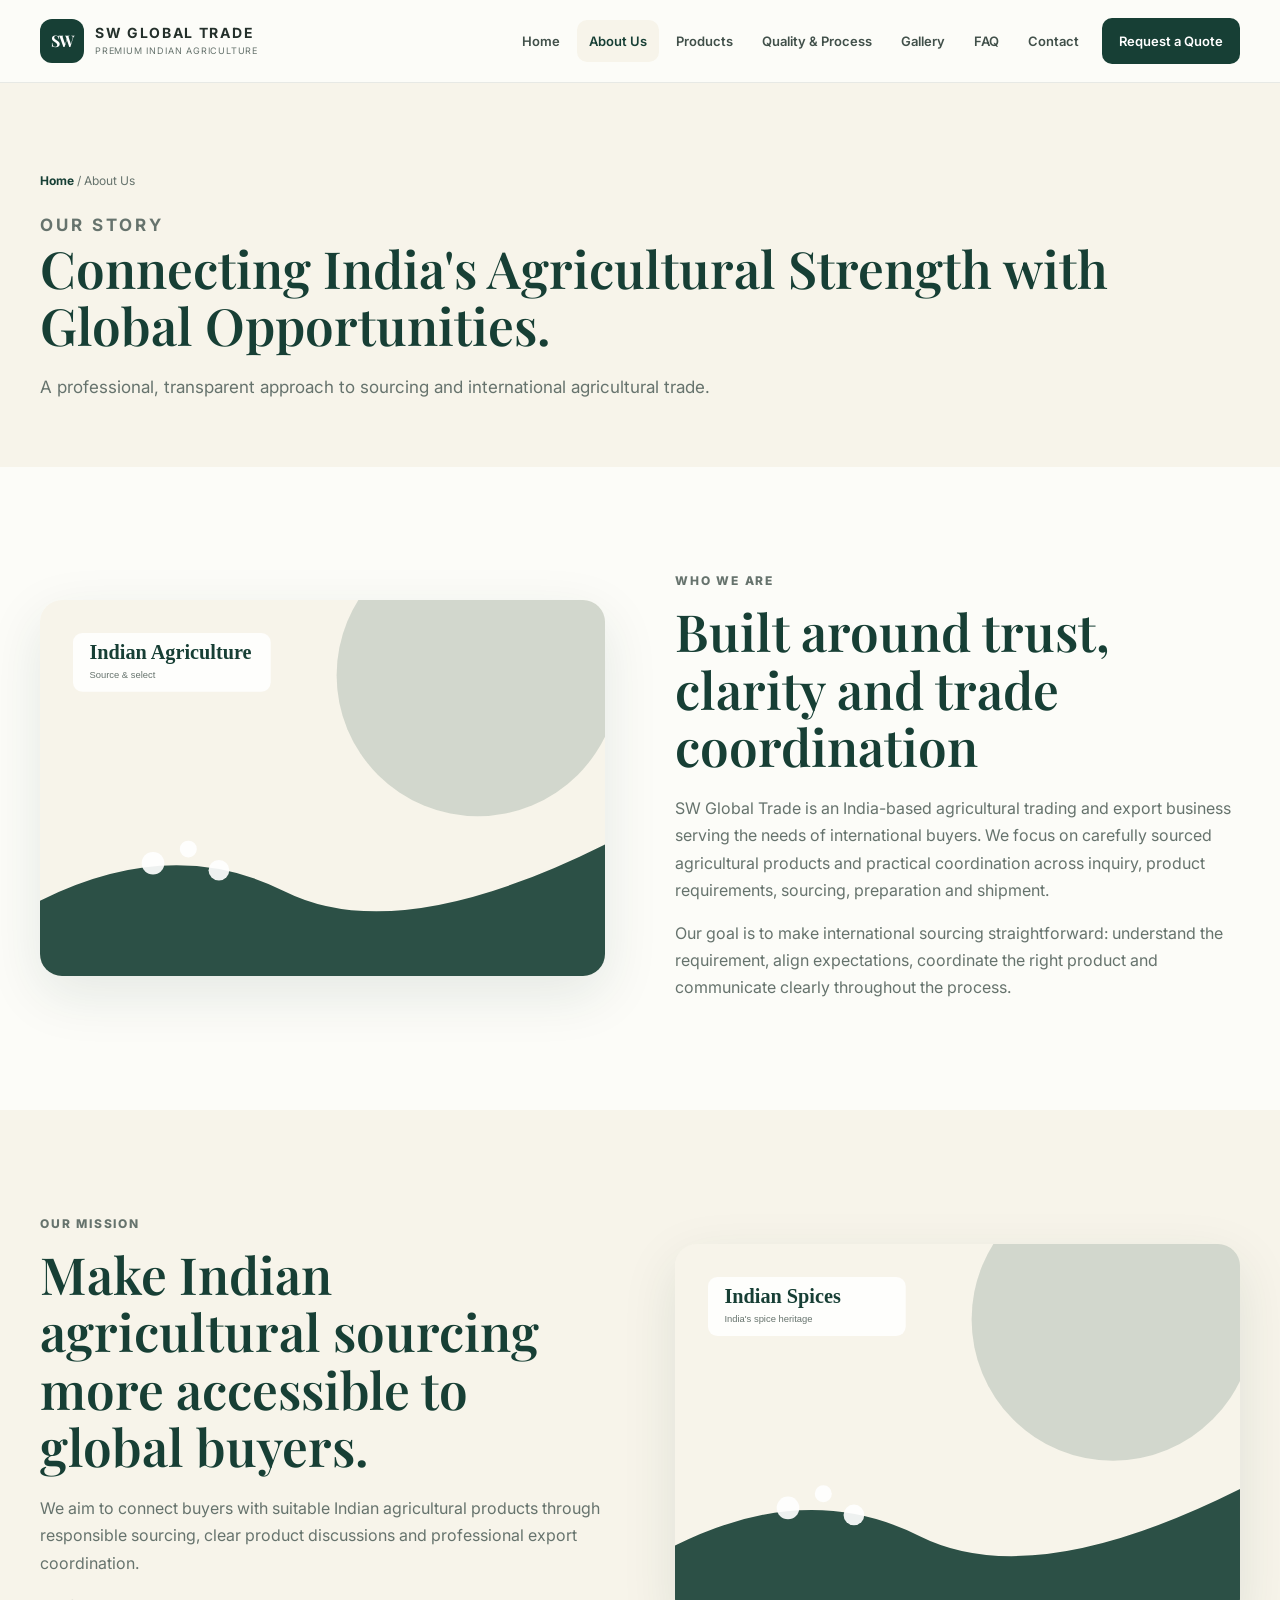
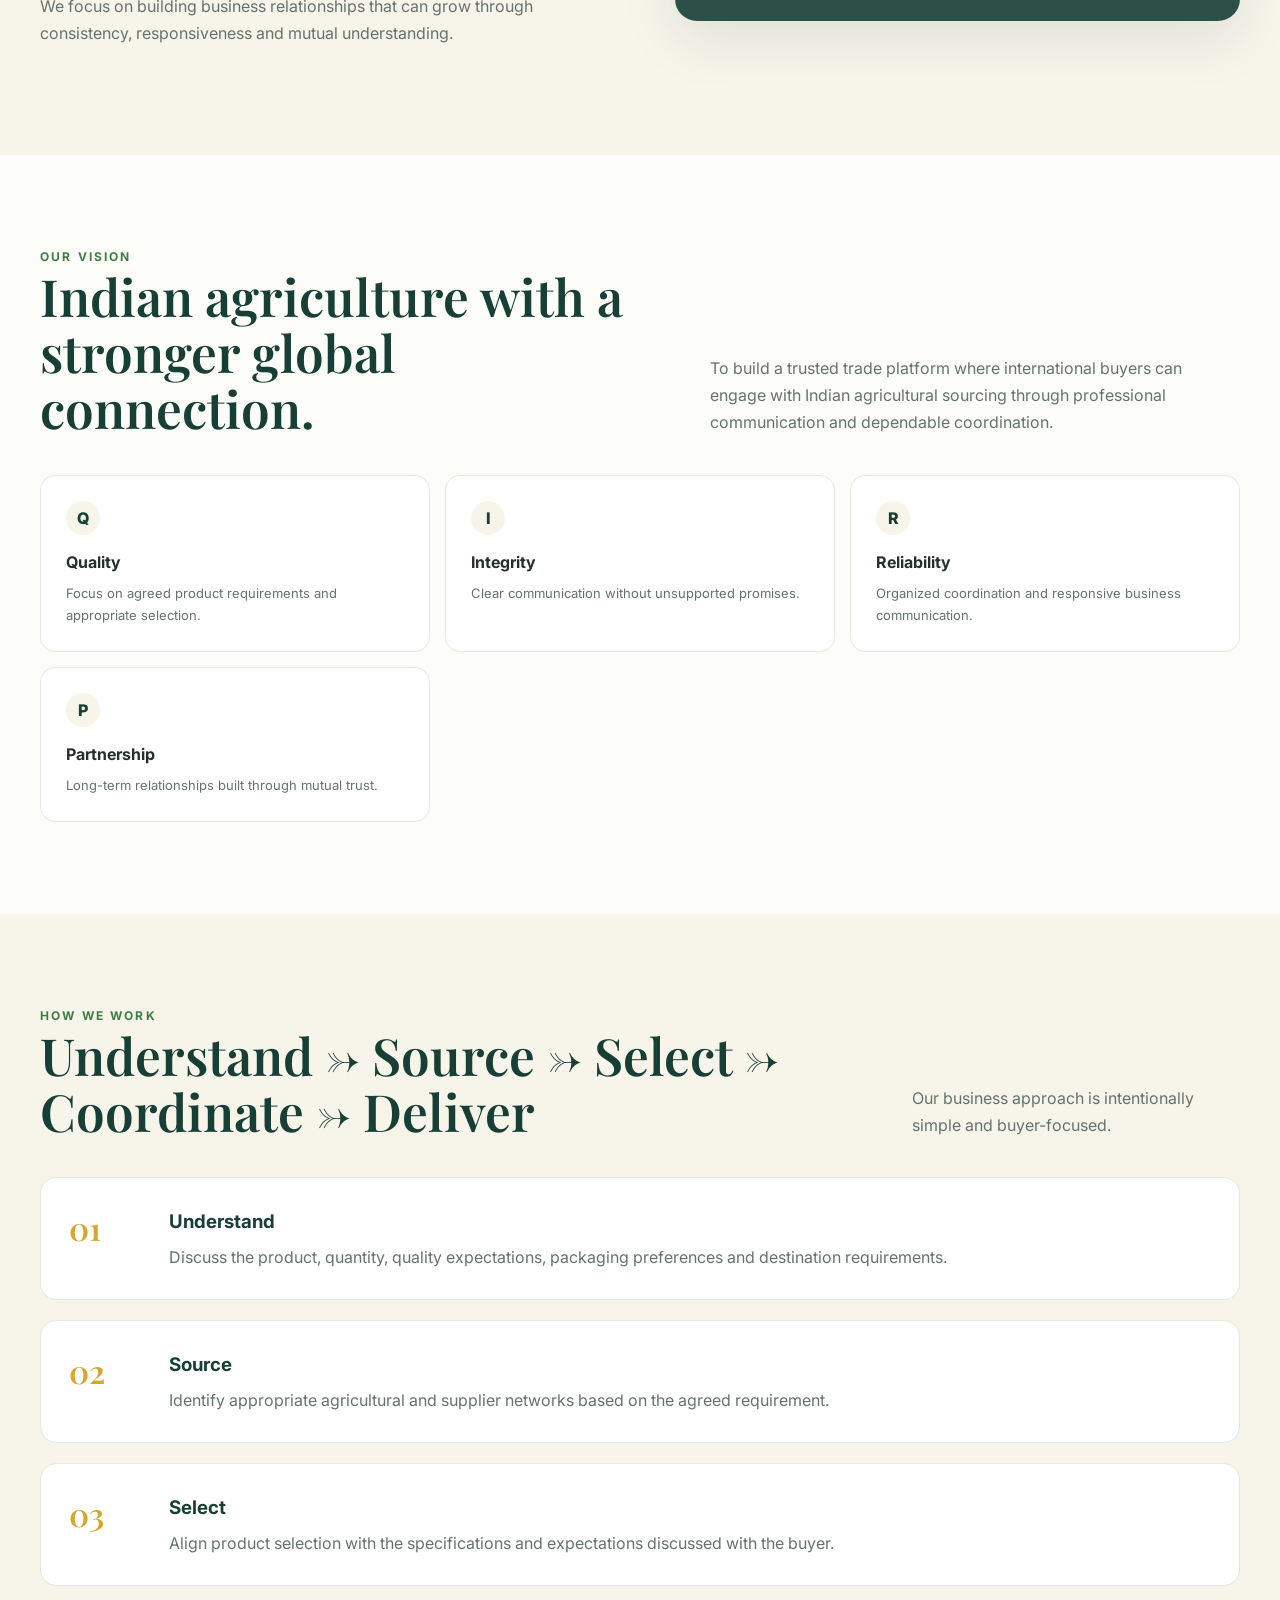
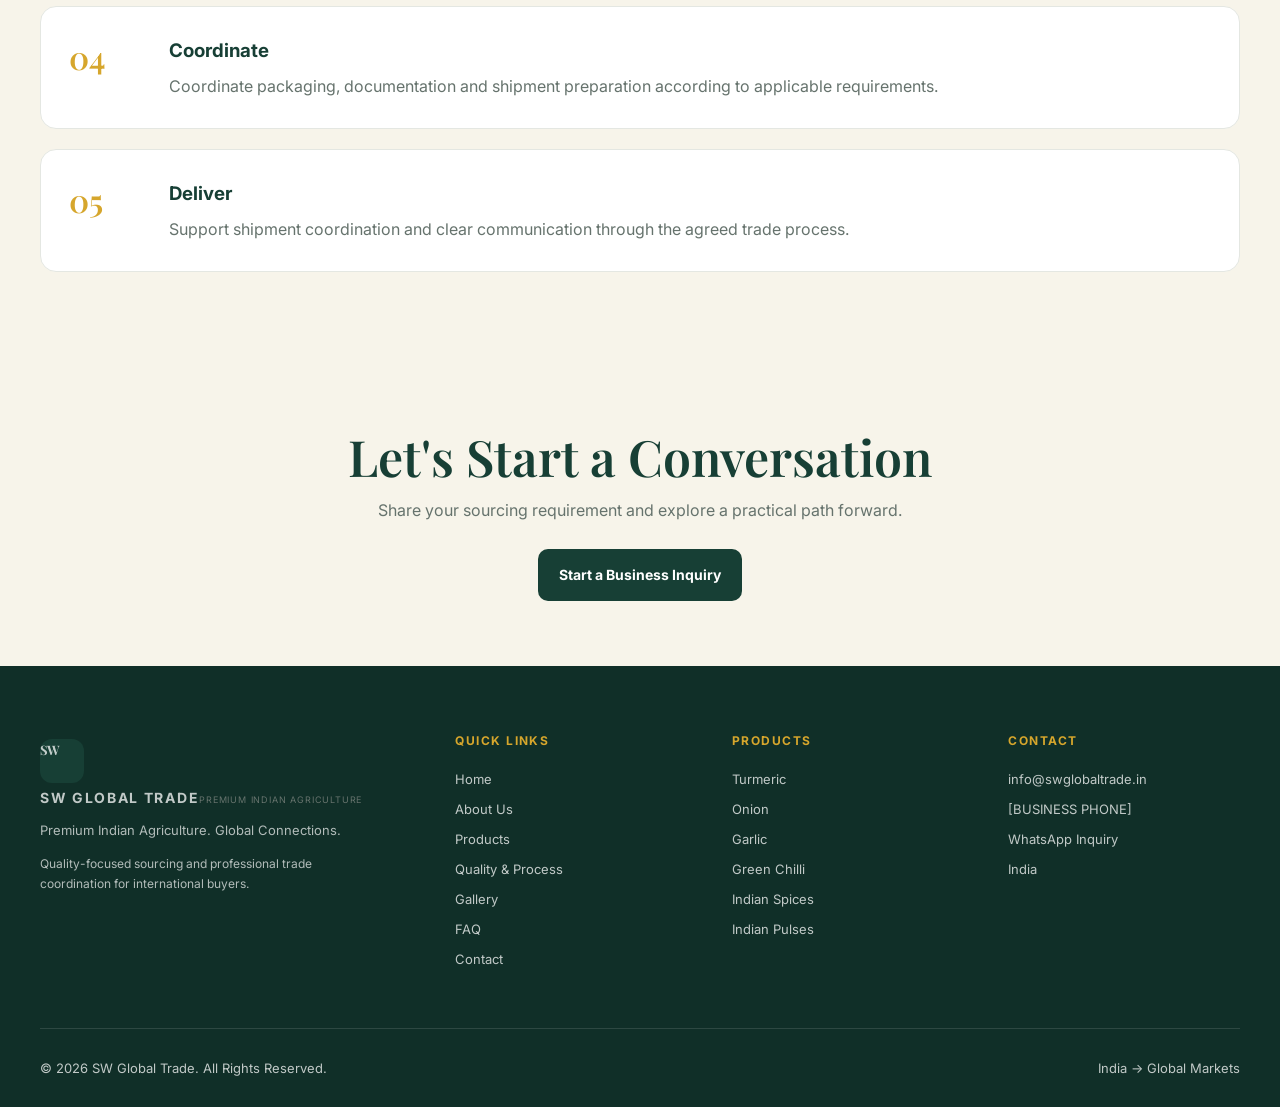
==== about.html @ 3ccfd29a "Initial SW Global Trade website" ====
<!doctype html>
<html lang="en">
<head>
<meta charset="utf-8">
<meta name="viewport" content="width=device-width, initial-scale=1">
<title>About Us | SW Global Trade</title>
<meta name="description" content="Learn about SW Global Trade, an India-based agricultural trading and export business focused on quality, reliability and global buyer relationships.">
<meta name="keywords" content="Indian agricultural products, turmeric exporter, onion exporter, garlic exporter, Indian spices, pulses, agricultural export">
<meta name="theme-color" content="#173F35">
<meta property="og:title" content="About Us | SW Global Trade">
<meta property="og:description" content="Learn about SW Global Trade, an India-based agricultural trading and export business focused on quality, reliability and global buyer relationships.">
<meta property="og:type" content="website">
<meta property="og:url" content="https://swglobaltrade.in/about-us-|-sw-global-trade">
<link rel="canonical" href="https://swglobaltrade.in/about-us-|-sw-global-trade">
<link rel="icon" href="favicon.svg">
<link rel="stylesheet" href="css/style.css">
<link rel="stylesheet" href="css/responsive.css">
</head>
<body>

<header class="site-header" id="site-header">
  <div class="container nav-wrap">
    <a class="brand" href="index.html" aria-label="SW Global Trade home">
      <span class="brand-mark">SW</span>
      <span class="brand-text"><strong>SW GLOBAL TRADE</strong><small>Premium Indian Agriculture</small></span>
    </a>
    <button class="menu-toggle" type="button" aria-label="Open menu" aria-expanded="false" aria-controls="primary-nav">
      <span></span><span></span><span></span>
    </button>
    <nav class="primary-nav" id="primary-nav" aria-label="Primary navigation">
      <a data-page="index.html" href="index.html">Home</a>
      <a data-page="about.html" href="about.html">About Us</a>
      <a data-page="products.html" href="products.html">Products</a>
      <a data-page="quality-process.html" href="quality-process.html">Quality &amp; Process</a>
      <a data-page="gallery.html" href="gallery.html">Gallery</a>
      <a data-page="faq.html" href="faq.html">FAQ</a>
      <a data-page="contact.html" href="contact.html">Contact</a>
      <a class="nav-cta" href="contact.html">Request a Quote</a>
    </nav>
  </div>
</header>

<main><section class="page-title"><div class="container"><div class="breadcrumbs"><a href="index.html">Home</a> / About Us</div><p class="eyebrow">Our Story</p><h1>Connecting India's Agricultural Strength with Global Opportunities.</h1><p>A professional, transparent approach to sourcing and international agricultural trade.</p></div></section>
<section class="section"><div class="container split"><img class="reveal" src="assets/images/gallery/gallery-1.svg" alt="Indian agriculture sourcing"><div class="reveal"><p class="kicker">Who We Are</p><h2>Built around trust, clarity and trade coordination</h2><p>SW Global Trade is an India-based agricultural trading and export business serving the needs of international buyers. We focus on carefully sourced agricultural products and practical coordination across inquiry, product requirements, sourcing, preparation and shipment.</p><p>Our goal is to make international sourcing straightforward: understand the requirement, align expectations, coordinate the right product and communicate clearly throughout the process.</p></div></div></section>
<section class="section cream"><div class="container split"><div class="reveal"><p class="kicker">Our Mission</p><h2>Make Indian agricultural sourcing more accessible to global buyers.</h2><p>We aim to connect buyers with suitable Indian agricultural products through responsible sourcing, clear product discussions and professional export coordination.</p><p>We focus on building business relationships that can grow through consistency, responsiveness and mutual understanding.</p></div><img class="reveal" src="assets/images/products/spices.svg" alt="Indian spices"></div></section>
<section class="section"><div class="container"><div class="section-head reveal"><div><p class="eyebrow" style="color:#3F7D45">Our Vision</p><h2>Indian agriculture with a stronger global connection.</h2></div><p>To build a trusted trade platform where international buyers can engage with Indian agricultural sourcing through professional communication and dependable coordination.</p></div><div class="benefits"><div class="benefit reveal"><span>Q</span><h3>Quality</h3><p>Focus on agreed product requirements and appropriate selection.</p></div><div class="benefit reveal"><span>I</span><h3>Integrity</h3><p>Clear communication without unsupported promises.</p></div><div class="benefit reveal"><span>R</span><h3>Reliability</h3><p>Organized coordination and responsive business communication.</p></div><div class="benefit reveal"><span>P</span><h3>Partnership</h3><p>Long-term relationships built through mutual trust.</p></div></div></div></section>
<section class="section cream"><div class="container"><div class="section-head reveal"><div><p class="eyebrow" style="color:#3F7D45">How We Work</p><h2>Understand → Source → Select → Coordinate → Deliver</h2></div><p>Our business approach is intentionally simple and buyer-focused.</p></div><div class="timeline">
<div class="timeline-item reveal"><div class="timeline-num">01</div><div><h3>Understand</h3><p>Discuss the product, quantity, quality expectations, packaging preferences and destination requirements.</p></div></div>
<div class="timeline-item reveal"><div class="timeline-num">02</div><div><h3>Source</h3><p>Identify appropriate agricultural and supplier networks based on the agreed requirement.</p></div></div>
<div class="timeline-item reveal"><div class="timeline-num">03</div><div><h3>Select</h3><p>Align product selection with the specifications and expectations discussed with the buyer.</p></div></div>
<div class="timeline-item reveal"><div class="timeline-num">04</div><div><h3>Coordinate</h3><p>Coordinate packaging, documentation and shipment preparation according to applicable requirements.</p></div></div>
<div class="timeline-item reveal"><div class="timeline-num">05</div><div><h3>Deliver</h3><p>Support shipment coordination and clear communication through the agreed trade process.</p></div></div>
</div></div></section>
<section class="cta-band"><div class="container"><h2>Let's Start a Conversation</h2><p>Share your sourcing requirement and explore a practical path forward.</p><a class="btn btn-dark" href="contact.html">Start a Business Inquiry</a></div></section></main>

<footer class="site-footer">
  <div class="container footer-grid">
    <div>
      <a class="brand footer-brand" href="index.html"><span class="brand-mark">SW</span><span class="brand-text"><strong>SW GLOBAL TRADE</strong><small>Premium Indian Agriculture</small></span></a>
      <p>Premium Indian Agriculture. Global Connections.</p>
      <p class="muted">Quality-focused sourcing and professional trade coordination for international buyers.</p>
    </div>
    <div><h3>Quick Links</h3><a href="index.html">Home</a><a href="about.html">About Us</a><a href="products.html">Products</a><a href="quality-process.html">Quality &amp; Process</a><a href="gallery.html">Gallery</a><a href="faq.html">FAQ</a><a href="contact.html">Contact</a></div>
    <div><h3>Products</h3><a href="products.html#turmeric">Turmeric</a><a href="products.html#onion">Onion</a><a href="products.html#garlic">Garlic</a><a href="products.html#green-chilli">Green Chilli</a><a href="products.html#spices">Indian Spices</a><a href="products.html#pulses">Indian Pulses</a></div>
    <div><h3>Contact</h3><a href="mailto:info@swglobaltrade.in">info@swglobaltrade.in</a><a href="tel:+910000000000">[BUSINESS PHONE]</a><a href="contact.html">WhatsApp Inquiry</a><span>India</span></div>
  </div>
  <div class="container footer-bottom"><span>© 2026 SW Global Trade. All Rights Reserved.</span><span>India → Global Markets</span></div>
</footer>


<script src="js/main.js"></script>
</body></html>
---- css/style.css ----
@import url('https://fonts.googleapis.com/css2?family=Inter:wght@400;500;600;700&family=Playfair+Display:wght@500;600;700&display=swap');
:root{--primary:#173F35;--primary-light:#3F7D45;--accent:#D6A62C;--cream:#F7F4EA;--background:#FCFCF8;--text:#24302B;--muted:#66736D;--white:#fff;--border:#E4E7E2;--shadow:0 18px 55px rgba(23,63,53,.10);--radius:18px}
*{box-sizing:border-box}html{scroll-behavior:smooth}body{margin:0;background:var(--background);color:var(--text);font-family:Inter,system-ui,sans-serif;line-height:1.7}img{max-width:100%;display:block}a{color:inherit;text-decoration:none}button,input,textarea,select{font:inherit}.container{width:min(1200px,calc(100% - 40px));margin:auto}.site-header{position:sticky;top:0;z-index:1000;background:rgba(252,252,248,.94);backdrop-filter:blur(14px);border-bottom:1px solid rgba(228,231,226,.85)}.nav-wrap{min-height:82px;display:flex;align-items:center;justify-content:space-between;gap:28px}.brand{display:flex;align-items:center;gap:11px;min-width:max-content}.brand-mark{width:44px;height:44px;border-radius:12px;background:var(--primary);color:var(--white);display:grid;place-items:center;font-family:"Playfair Display",serif;font-weight:700;letter-spacing:-1px}.brand-text{display:flex;flex-direction:column;line-height:1.05}.brand-text strong{font-size:14px;letter-spacing:.12em}.brand-text small{margin-top:5px;color:var(--muted);font-size:9px;letter-spacing:.09em;text-transform:uppercase}.primary-nav{display:flex;align-items:center;gap:5px}.primary-nav a{padding:10px 12px;border-radius:10px;font-size:13px;font-weight:600;color:#41504A}.primary-nav a:hover,.primary-nav a.active{color:var(--primary);background:var(--cream)}.primary-nav .nav-cta{background:var(--primary);color:#fff;padding:12px 17px;margin-left:6px}.primary-nav .nav-cta:hover{background:var(--primary-light);color:#fff}.menu-toggle{display:none;border:0;background:none;width:46px;height:46px;border-radius:10px}.menu-toggle span{display:block;width:23px;height:2px;background:var(--primary);margin:5px auto;transition:.25s}
.hero{position:relative;min-height:650px;display:flex;align-items:center;overflow:hidden;background:linear-gradient(90deg,rgba(13,48,39,.88),rgba(23,63,53,.55),rgba(23,63,53,.10)),url('../assets/images/hero/hero-agriculture.svg') center/cover}.hero-content{max-width:720px;color:#fff;padding:90px 0}.eyebrow{font-size:12px;letter-spacing:.18em;text-transform:uppercase;font-weight:700;color:var(--accent);margin:0 0 14px}.hero h1{font:600 clamp(42px,6vw,76px)/1.04 "Playfair Display",serif;margin:0 0 22px;letter-spacing:-1.5px}.hero p{font-size:18px;max-width:650px;color:rgba(255,255,255,.88);margin:0 0 32px}.hero-actions{display:flex;gap:12px;flex-wrap:wrap}.btn{display:inline-flex;align-items:center;justify-content:center;min-height:48px;padding:13px 20px;border-radius:10px;border:1px solid transparent;font-weight:700;font-size:14px;cursor:pointer;transition:.25s}.btn-primary{background:var(--accent);color:#173F35}.btn-primary:hover{transform:translateY(-2px);filter:saturate(1.1)}.btn-outline{border-color:rgba(255,255,255,.65);color:#fff;background:rgba(255,255,255,.08)}.btn-outline:hover{background:#fff;color:var(--primary)}.btn-dark{background:var(--primary);color:#fff}.btn-dark:hover{background:var(--primary-light);transform:translateY(-2px)}.india-tag{position:absolute;right:5%;bottom:38px;color:#fff;font-size:11px;letter-spacing:.18em;border-bottom:1px solid rgba(255,255,255,.5);padding-bottom:8px}
.trust-strip{background:var(--primary);color:#fff}.trust-grid{display:grid;grid-template-columns:repeat(4,1fr);gap:1px}.trust-item{padding:22px 15px;text-align:center;font-size:13px;font-weight:600;letter-spacing:.03em}.section{padding:92px 0}.section.cream{background:var(--cream)}.section-head{display:flex;justify-content:space-between;gap:30px;align-items:end;margin-bottom:38px}.section-head h2,.page-title h1{font:600 clamp(34px,4vw,54px)/1.1 "Playfair Display",serif;margin:0;color:var(--primary)}.section-head p{max-width:530px;color:var(--muted);margin:0}.cards{display:grid;grid-template-columns:repeat(3,1fr);gap:22px}.card{background:#fff;border:1px solid var(--border);border-radius:var(--radius);overflow:hidden;box-shadow:0 5px 24px rgba(23,63,53,.04);transition:.3s}.card:hover{transform:translateY(-5px);box-shadow:var(--shadow)}.product-image{aspect-ratio:4/3;object-fit:cover;width:100%;background:var(--cream)}.card-body{padding:24px}.card h3{font:600 26px/1.2 "Playfair Display",serif;margin:0 0 9px;color:var(--primary)}.card p{color:var(--muted);font-size:14px;margin:0 0 18px}.text-link{font-weight:700;color:var(--primary);font-size:13px}.split{display:grid;grid-template-columns:1fr 1fr;gap:70px;align-items:center}.split img{border-radius:22px;box-shadow:var(--shadow)}.kicker{font-size:12px;letter-spacing:.15em;text-transform:uppercase;color:var(--primary-light);font-weight:800}.split h2{font:600 clamp(34px,4vw,52px)/1.12 "Playfair Display",serif;color:var(--primary);margin:10px 0 20px}.split p{color:var(--muted)}.benefits{display:grid;grid-template-columns:repeat(3,1fr);gap:15px}.benefit{padding:25px;border:1px solid var(--border);border-radius:15px;background:#fff}.benefit span{display:block;width:34px;height:34px;border-radius:50%;background:var(--cream);color:var(--primary);text-align:center;line-height:34px;font-weight:800;margin-bottom:14px}.benefit h3{font-size:16px;margin:0 0 6px}.benefit p{font-size:13px;color:var(--muted);margin:0}.process-line{display:grid;grid-template-columns:repeat(5,1fr);gap:0;margin-top:30px}.process-step{position:relative;text-align:center;padding:20px 10px}.process-step:after{content:"";position:absolute;top:36px;left:50%;width:100%;height:1px;background:var(--border);z-index:0}.process-step:last-child:after{display:none}.step-dot{position:relative;z-index:1;width:34px;height:34px;margin:0 auto 14px;border-radius:50%;background:var(--primary);color:#fff;display:grid;place-items:center;font-size:12px;font-weight:700;border:5px solid var(--background)}.process-step strong{display:block;font-size:13px}.quality-band{background:var(--primary);color:#fff;border-radius:24px;padding:58px 60px;display:grid;grid-template-columns:1.2fr 1fr;gap:50px;align-items:center}.quality-band h2{font:600 42px/1.15 "Playfair Display",serif;margin:0 0 14px}.quality-band p{color:rgba(255,255,255,.78);margin:0}.cta-band{padding:65px 0;background:var(--cream);text-align:center}.cta-band h2{font:600 clamp(32px,4vw,50px)/1.1 "Playfair Display",serif;color:var(--primary);margin:0 0 13px}.cta-band p{color:var(--muted);max-width:600px;margin:0 auto 25px}.page-title{padding:88px 0 65px;background:var(--cream)}.page-title p{max-width:720px;color:var(--muted);font-size:17px;margin:20px 0 0}.breadcrumbs{font-size:12px;color:var(--muted);margin-bottom:18px}.breadcrumbs a{color:var(--primary);font-weight:700}
.timeline{display:grid;gap:20px}.timeline-item{display:grid;grid-template-columns:80px 1fr;gap:20px;padding:28px;border:1px solid var(--border);border-radius:16px;background:#fff}.timeline-num{font:600 32px "Playfair Display",serif;color:var(--accent)}.timeline-item h3{margin:0 0 6px;color:var(--primary)}.timeline-item p{margin:0;color:var(--muted)}
.product-section{padding:70px 0;border-bottom:1px solid var(--border)}.product-section:last-child{border-bottom:0}.product-detail{display:grid;grid-template-columns:380px 1fr;gap:50px;align-items:start}.product-detail img{width:100%;aspect-ratio:1/1;object-fit:cover;border-radius:20px}.product-detail h2{font:600 44px/1.1 "Playfair Display",serif;color:var(--primary);margin:0 0 10px}.product-detail p{color:var(--muted)}.feature-list{display:flex;flex-wrap:wrap;gap:9px;margin:20px 0}.pill{border:1px solid var(--border);border-radius:999px;padding:7px 12px;background:#fff;font-size:12px;color:var(--primary);font-weight:600}
.process-grid{display:grid;grid-template-columns:repeat(2,1fr);gap:18px}.process-card{padding:28px;background:#fff;border:1px solid var(--border);border-radius:17px}.process-card .number{color:var(--accent);font-weight:800;font-size:13px;letter-spacing:.1em}.process-card h3{font:600 25px "Playfair Display",serif;color:var(--primary);margin:9px 0}.process-card p{color:var(--muted);margin:0}
.gallery-filter{display:flex;flex-wrap:wrap;gap:9px;margin-bottom:25px}.filter-btn{border:1px solid var(--border);background:#fff;border-radius:999px;padding:9px 14px;cursor:pointer;font-weight:700;font-size:12px;color:var(--primary)}.filter-btn.active,.filter-btn:hover{background:var(--primary);color:#fff;border-color:var(--primary)}.gallery-grid{columns:3 250px;column-gap:16px}.gallery-item{break-inside:avoid;margin:0 0 16px;position:relative;border-radius:16px;overflow:hidden;cursor:pointer;background:var(--cream)}.gallery-item img{width:100%;transition:.35s}.gallery-item:hover img{transform:scale(1.03)}.gallery-caption{position:absolute;left:12px;bottom:12px;background:rgba(23,63,53,.88);color:#fff;border-radius:8px;padding:7px 10px;font-size:11px;font-weight:700}.lightbox{position:fixed;inset:0;background:rgba(10,25,20,.94);z-index:2000;display:none;align-items:center;justify-content:center;padding:30px}.lightbox.open{display:flex}.lightbox img{max-height:85vh;max-width:90vw;border-radius:12px}.lightbox button{position:absolute;border:0;background:rgba(255,255,255,.12);color:#fff;width:46px;height:46px;border-radius:50%;cursor:pointer;font-size:24px}.lightbox-close{right:24px;top:24px}.lightbox-prev{left:24px;top:50%}.lightbox-next{right:24px;top:50%}.lightbox-title{position:absolute;bottom:25px;color:#fff;font-size:13px}
.faq-list{max-width:900px;margin:auto}.faq-item{background:#fff;border:1px solid var(--border);border-radius:14px;margin-bottom:12px;overflow:hidden}.faq-question{width:100%;border:0;background:#fff;padding:21px 24px;text-align:left;display:flex;justify-content:space-between;gap:20px;cursor:pointer;color:var(--primary);font-weight:700}.faq-icon{font-size:20px;transition:.2s}.faq-answer{max-height:0;overflow:hidden;transition:max-height .3s ease;padding:0 24px}.faq-answer p{color:var(--muted);margin:0 0 22px;font-size:14px}.faq-item.open .faq-icon{transform:rotate(45deg)}
.contact-grid{display:grid;grid-template-columns:.8fr 1.2fr;gap:45px}.contact-panel{background:var(--primary);color:#fff;border-radius:20px;padding:38px}.contact-panel h2{font:600 38px "Playfair Display",serif;margin:0 0 15px}.contact-panel p{color:rgba(255,255,255,.78)}.contact-info{display:grid;gap:17px;margin-top:30px}.contact-info strong{display:block;font-size:12px;letter-spacing:.1em;text-transform:uppercase;color:var(--accent)}.form-card{background:#fff;border:1px solid var(--border);border-radius:20px;padding:35px;box-shadow:0 10px 35px rgba(23,63,53,.05)}.form-grid{display:grid;grid-template-columns:1fr 1fr;gap:17px}.field{display:grid;gap:7px}.field.full{grid-column:1/-1}.field label{font-size:12px;font-weight:800;color:var(--primary)}.field input,.field textarea,.field select{width:100%;border:1px solid var(--border);border-radius:10px;padding:12px 13px;background:#fff;color:var(--text);outline:none}.field textarea{min-height:135px;resize:vertical}.field input:focus,.field textarea:focus,.field select:focus{border-color:var(--primary);box-shadow:0 0 0 3px rgba(63,125,69,.12)}.error{font-size:11px;color:#9a3d2f;min-height:15px}.form-status{padding:12px;border-radius:10px;background:var(--cream);color:var(--primary);font-size:13px;margin-bottom:16px;display:none}.form-status.show{display:block}
.site-footer{background:#102F28;color:#fff;padding:65px 0 0}.footer-grid{display:grid;grid-template-columns:1.6fr 1fr 1fr 1fr;gap:45px;padding-bottom:50px}.footer-brand{margin-bottom:17px}.site-footer p{color:rgba(255,255,255,.68);font-size:13px;max-width:320px}.site-footer .muted{font-size:12px}.site-footer h3{font-size:12px;letter-spacing:.12em;text-transform:uppercase;color:var(--accent);margin:0 0 16px}.site-footer a,.site-footer span{display:block;color:rgba(255,255,255,.74);font-size:13px;margin:8px 0}.site-footer a:hover{color:#fff}.footer-bottom{border-top:1px solid rgba(255,255,255,.12);display:flex;justify-content:space-between;padding:20px 0;color:rgba(255,255,255,.55);font-size:11px}
.reveal{opacity:0;transform:translateY(18px);transition:opacity .65s ease,transform .65s ease}.reveal.visible{opacity:1;transform:none}
@media(max-width:1050px){.primary-nav{gap:0}.primary-nav a{padding:9px 8px;font-size:12px}.cards{grid-template-columns:repeat(2,1fr)}.benefits{grid-template-columns:repeat(2,1fr)}.quality-band{grid-template-columns:1fr}.footer-grid{grid-template-columns:repeat(2,1fr)}}
@media(max-width:800px){.container{width:min(100% - 28px,1200px)}.menu-toggle{display:block}.primary-nav{position:absolute;left:14px;right:14px;top:75px;display:grid;gap:4px;background:var(--background);padding:10px;border:1px solid var(--border);border-radius:14px;box-shadow:var(--shadow);transform:translateY(-12px);opacity:0;pointer-events:none;transition:.25s}.primary-nav.open{transform:none;opacity:1;pointer-events:auto}.primary-nav a{padding:13px 14px}.primary-nav .nav-cta{margin:4px 0 0;text-align:center}.hero{min-height:590px}.hero-content{padding:70px 0}.trust-grid{grid-template-columns:repeat(2,1fr)}.section{padding:68px 0}.split,.contact-grid,.product-detail{grid-template-columns:1fr;gap:30px}.split img{max-height:430px;width:100%;object-fit:cover}.process-line{grid-template-columns:1fr;text-align:left}.process-step{text-align:left;display:grid;grid-template-columns:50px 1fr;align-items:center;padding:13px 0}.process-step:after{left:17px;top:50px;width:1px;height:100%}.step-dot{margin:0}.process-step:last-child:after{display:none}.quality-band{padding:38px 28px}.product-detail img{max-width:430px}.process-grid{grid-template-columns:1fr}.page-title{padding:65px 0 48px}.gallery-grid{columns:2 180px}}
@media(max-width:520px){.brand-text small{display:none}.cards,.benefits,.form-grid{grid-template-columns:1fr}.hero h1{font-size:43px}.hero p{font-size:15px}.india-tag{right:20px}.trust-item{padding:17px 8px;font-size:11px}.section-head{display:block}.section-head p{margin-top:12px}.product-detail h2{font-size:38px}.gallery-grid{columns:1}.footer-grid{grid-template-columns:1fr;gap:28px}.footer-bottom{display:block}.footer-bottom span{margin:6px 0}.form-card{padding:22px}.lightbox-prev{left:10px}.lightbox-next{right:10px}}
@media(prefers-reduced-motion:reduce){*,*::before,*::after{animation-duration:.01ms!important;transition-duration:.01ms!important;scroll-behavior:auto!important}.reveal{opacity:1;transform:none}}
---- css/responsive.css ----
/* Responsive rules are maintained in css/style.css for a single, easy-to-edit static build. */
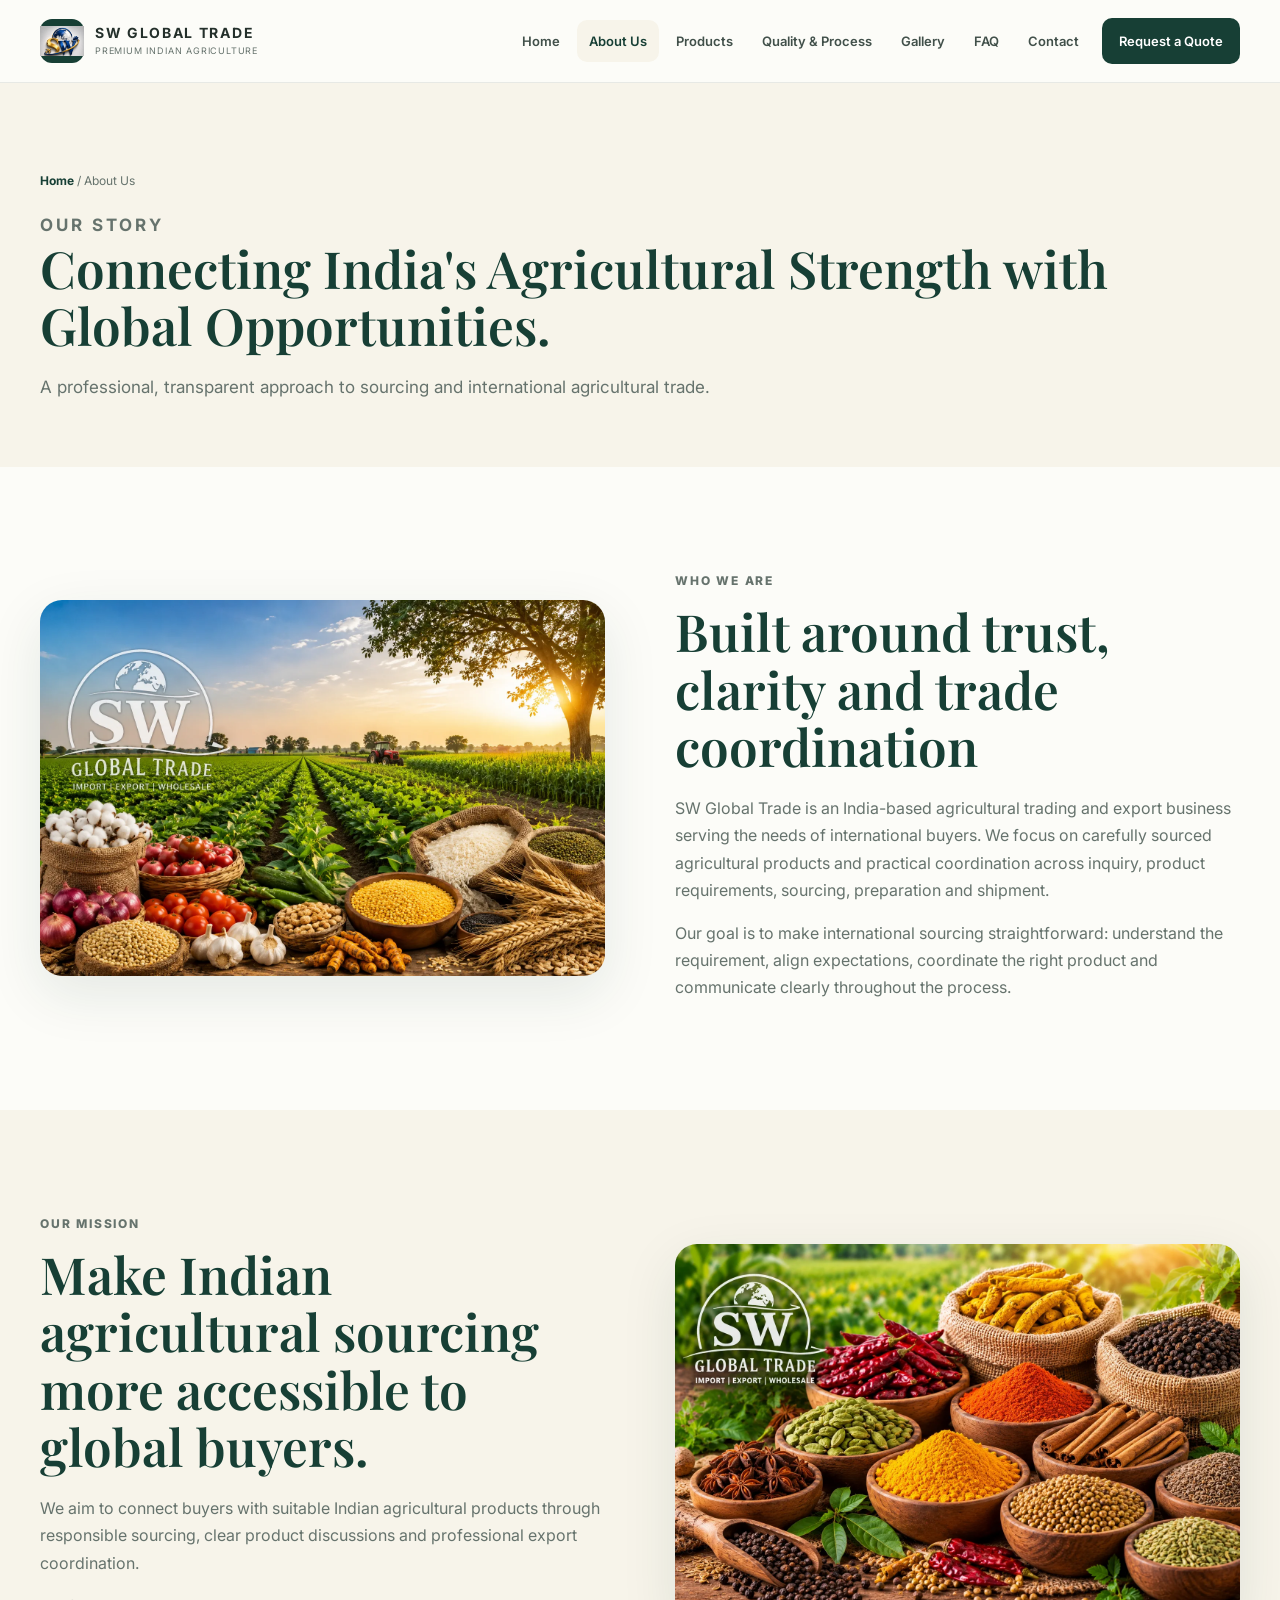
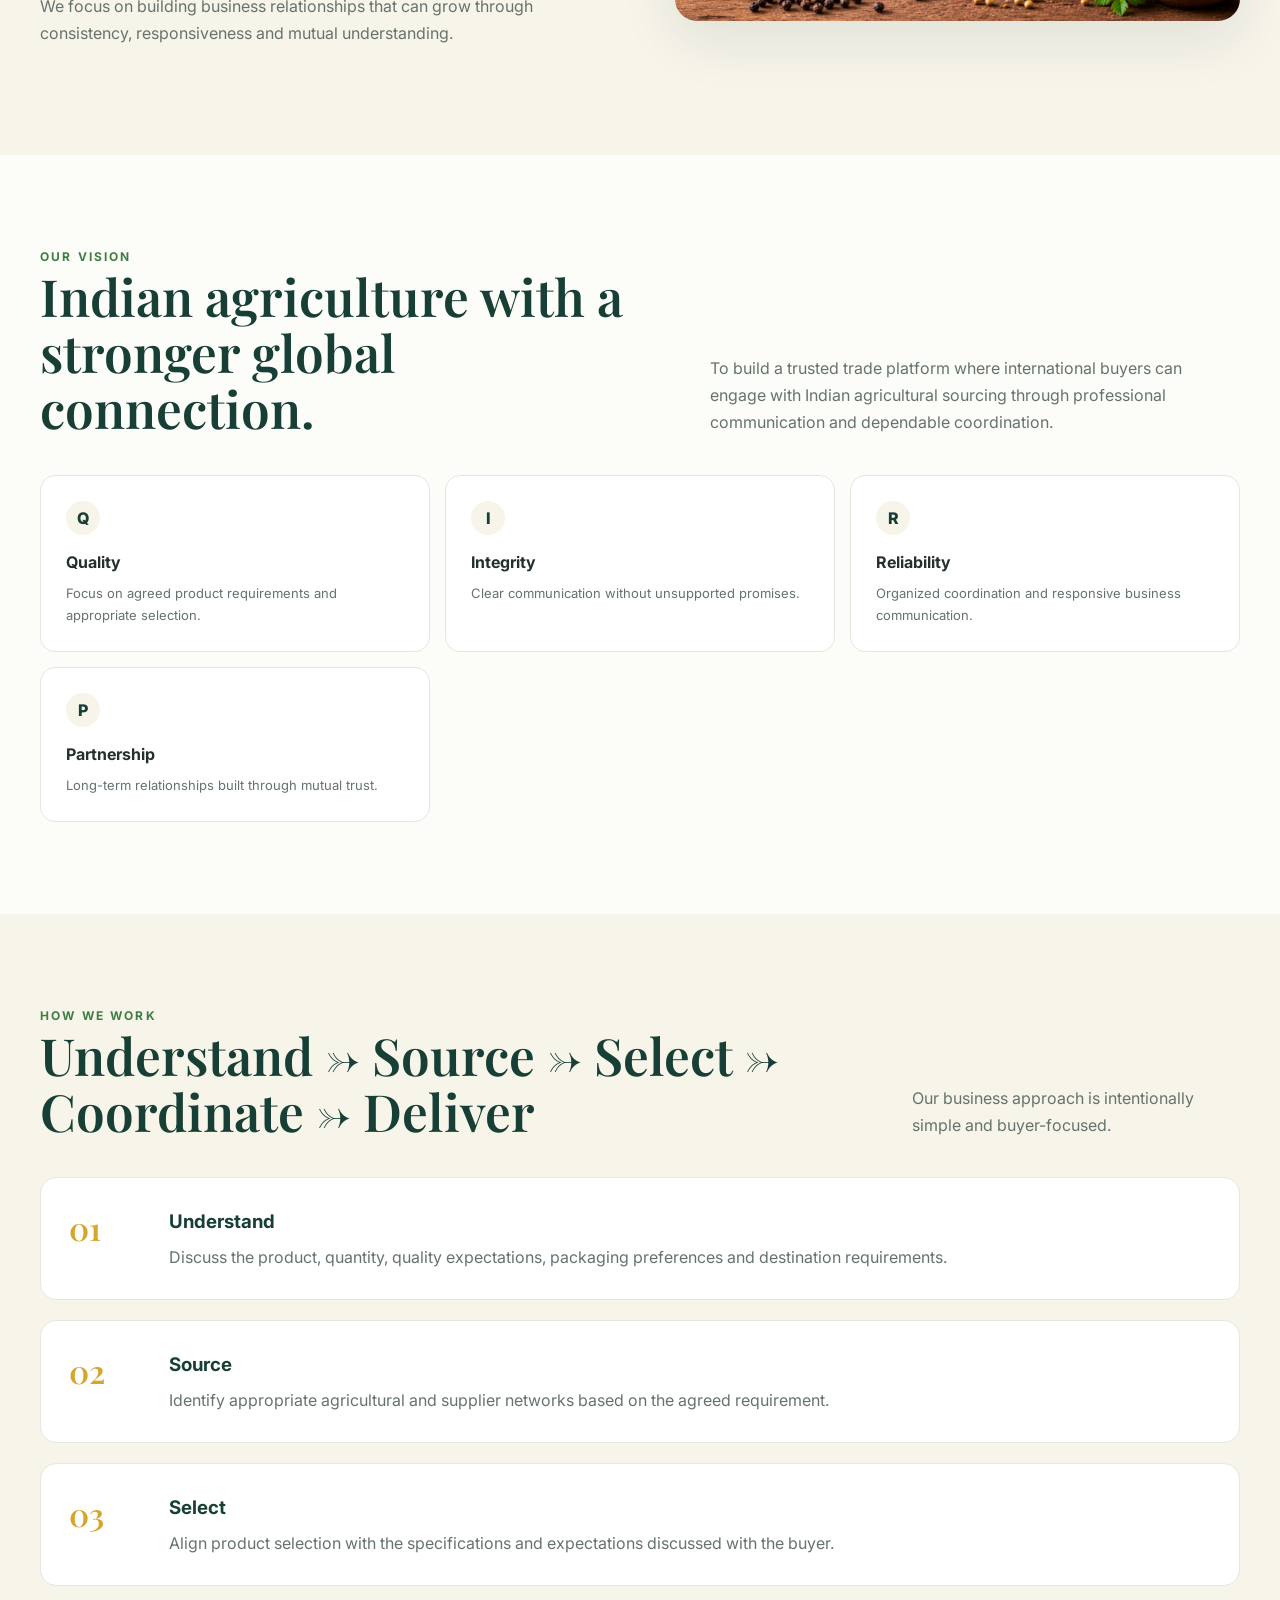
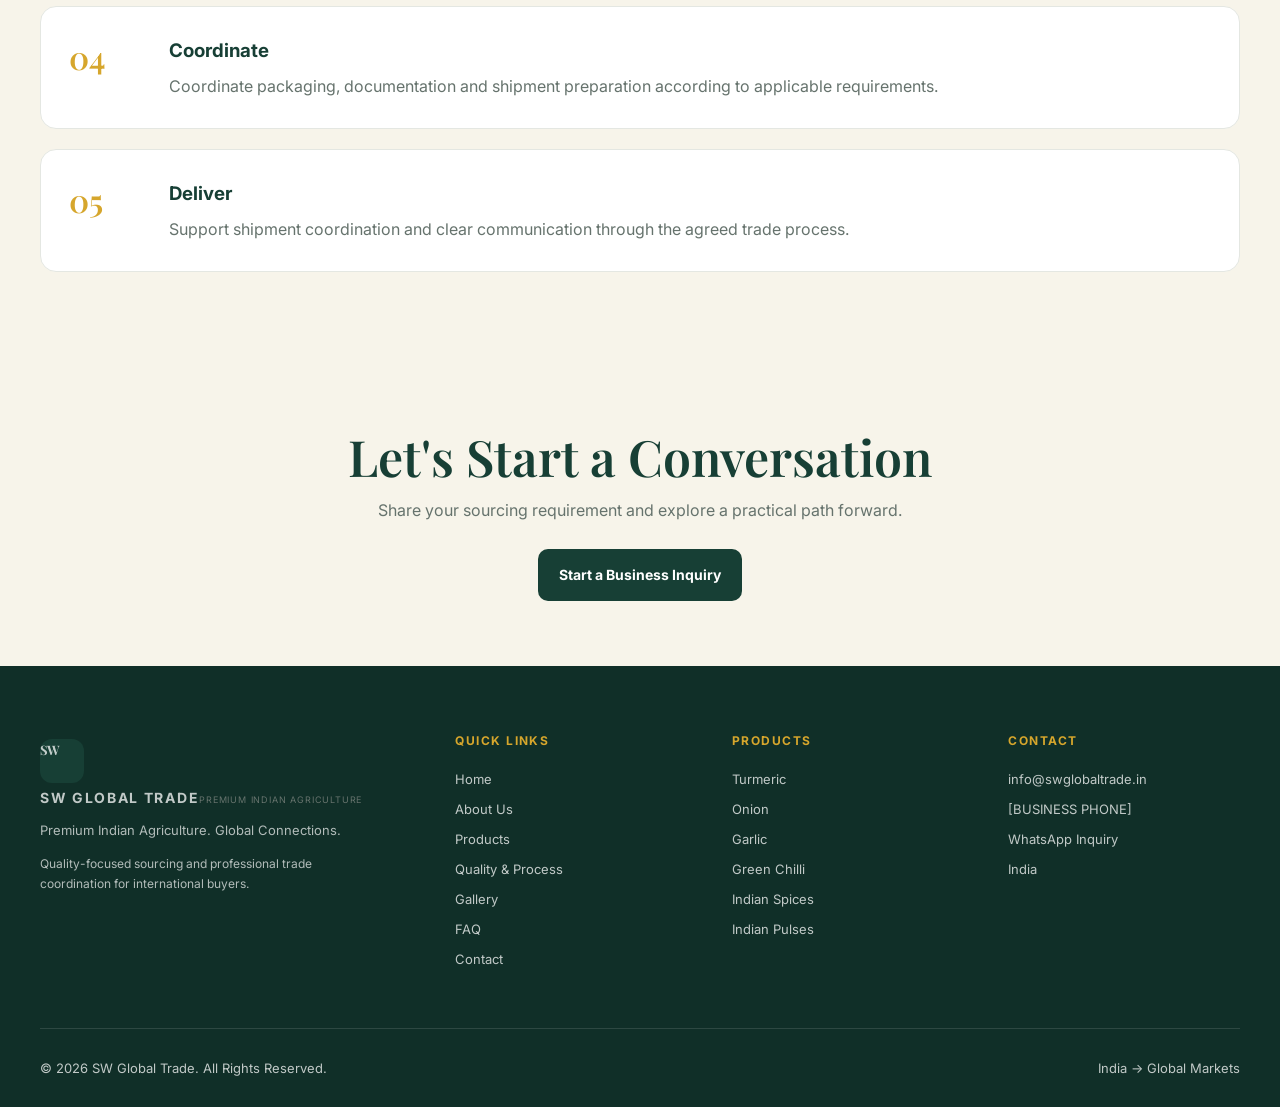
==== commit c6988925: "logo and images webp added, contact details modify" ====
--- a/about.html
+++ b/about.html
@@ -21,7 +21,7 @@
 <header class="site-header" id="site-header">
   <div class="container nav-wrap">
     <a class="brand" href="index.html" aria-label="SW Global Trade home">
-      <span class="brand-mark">SW</span>
+      <span class="brand-mark"><img src="assets/images/sw/sw-logo.svg" alt="sw global trade"></span>
       <span class="brand-text"><strong>SW GLOBAL TRADE</strong><small>Premium Indian Agriculture</small></span>
     </a>
     <button class="menu-toggle" type="button" aria-label="Open menu" aria-expanded="false" aria-controls="primary-nav">
@@ -41,8 +41,8 @@
 </header>
 
 <main><section class="page-title"><div class="container"><div class="breadcrumbs"><a href="index.html">Home</a> / About Us</div><p class="eyebrow">Our Story</p><h1>Connecting India's Agricultural Strength with Global Opportunities.</h1><p>A professional, transparent approach to sourcing and international agricultural trade.</p></div></section>
-<section class="section"><div class="container split"><img class="reveal" src="assets/images/gallery/gallery-1.svg" alt="Indian agriculture sourcing"><div class="reveal"><p class="kicker">Who We Are</p><h2>Built around trust, clarity and trade coordination</h2><p>SW Global Trade is an India-based agricultural trading and export business serving the needs of international buyers. We focus on carefully sourced agricultural products and practical coordination across inquiry, product requirements, sourcing, preparation and shipment.</p><p>Our goal is to make international sourcing straightforward: understand the requirement, align expectations, coordinate the right product and communicate clearly throughout the process.</p></div></div></section>
-<section class="section cream"><div class="container split"><div class="reveal"><p class="kicker">Our Mission</p><h2>Make Indian agricultural sourcing more accessible to global buyers.</h2><p>We aim to connect buyers with suitable Indian agricultural products through responsible sourcing, clear product discussions and professional export coordination.</p><p>We focus on building business relationships that can grow through consistency, responsiveness and mutual understanding.</p></div><img class="reveal" src="assets/images/products/spices.svg" alt="Indian spices"></div></section>
+<section class="section"><div class="container split"><img class="reveal" src="assets/images/sw/indian-agriculture.webp" alt="Indian agriculture sourcing"><div class="reveal"><p class="kicker">Who We Are</p><h2>Built around trust, clarity and trade coordination</h2><p>SW Global Trade is an India-based agricultural trading and export business serving the needs of international buyers. We focus on carefully sourced agricultural products and practical coordination across inquiry, product requirements, sourcing, preparation and shipment.</p><p>Our goal is to make international sourcing straightforward: understand the requirement, align expectations, coordinate the right product and communicate clearly throughout the process.</p></div></div></section>
+<section class="section cream"><div class="container split"><div class="reveal"><p class="kicker">Our Mission</p><h2>Make Indian agricultural sourcing more accessible to global buyers.</h2><p>We aim to connect buyers with suitable Indian agricultural products through responsible sourcing, clear product discussions and professional export coordination.</p><p>We focus on building business relationships that can grow through consistency, responsiveness and mutual understanding.</p></div><img class="reveal" src="assets/images/sw/indian-spices.webp" alt="Indian spices"></div></section>
 <section class="section"><div class="container"><div class="section-head reveal"><div><p class="eyebrow" style="color:#3F7D45">Our Vision</p><h2>Indian agriculture with a stronger global connection.</h2></div><p>To build a trusted trade platform where international buyers can engage with Indian agricultural sourcing through professional communication and dependable coordination.</p></div><div class="benefits"><div class="benefit reveal"><span>Q</span><h3>Quality</h3><p>Focus on agreed product requirements and appropriate selection.</p></div><div class="benefit reveal"><span>I</span><h3>Integrity</h3><p>Clear communication without unsupported promises.</p></div><div class="benefit reveal"><span>R</span><h3>Reliability</h3><p>Organized coordination and responsive business communication.</p></div><div class="benefit reveal"><span>P</span><h3>Partnership</h3><p>Long-term relationships built through mutual trust.</p></div></div></div></section>
 <section class="section cream"><div class="container"><div class="section-head reveal"><div><p class="eyebrow" style="color:#3F7D45">How We Work</p><h2>Understand → Source → Select → Coordinate → Deliver</h2></div><p>Our business approach is intentionally simple and buyer-focused.</p></div><div class="timeline">
 <div class="timeline-item reveal"><div class="timeline-num">01</div><div><h3>Understand</h3><p>Discuss the product, quantity, quality expectations, packaging preferences and destination requirements.</p></div></div>
